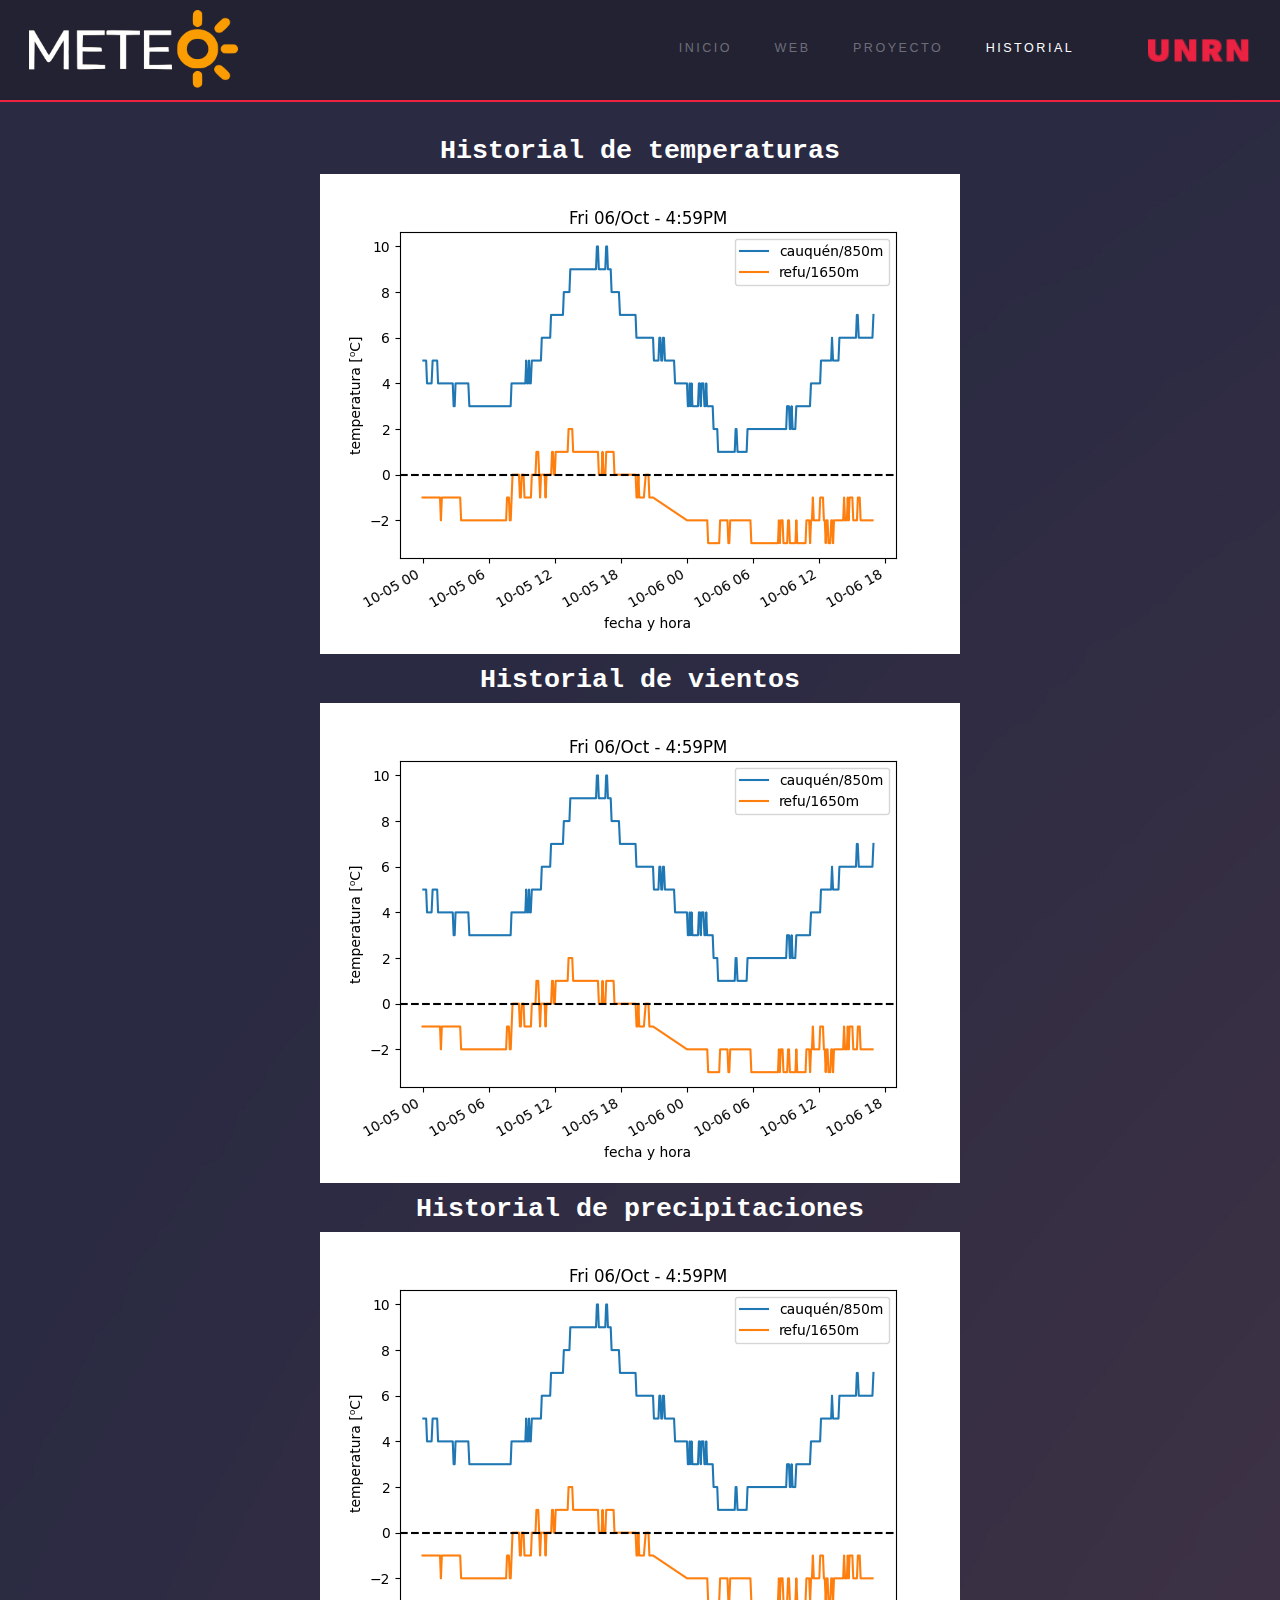
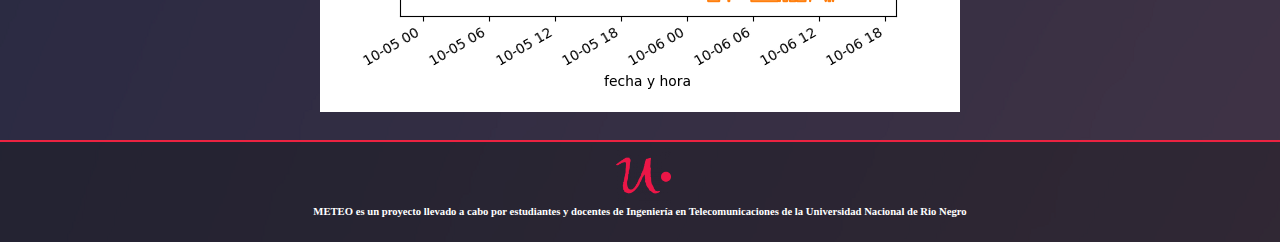
==== historial.html @ 549d5644 "Proyecto Social: Meteo" ====
<!DOCTYPE html>
<html lang="$lang">

<head>
  <meta charset="UTF-8">
  <title>Galeria - Meteo</title>
  <link rel="stylesheet" type="text/css" href="styles.css" />
  <link rel="icon" type="image/png" href="https://www.unrn.edu.ar/images/favicon/favicon-196x196.png" />
</head>

<body>
  <header id="header">
    <div id="logo">
      <a href="index.html"><img src="images/Meteonew.png" /> </a>
    </div>
    <div id="logo_uni">
      <a href="https://www.unrn.edu.ar/home" target="_blank" rel="noopener noreferrer"><img src="images/UNRN.png" />
      </a>
    </div>
    <nav>
      <ul>
        <li><a href="index.html">INICIO</a></li> <!-- Dirige al home, deja de tener clase Active -->
        <li><a href="web.html">WEB</a></li>
        <li><a href="proyecto.html">PROYECTO</a></li>
        <li><a href="historial.html" class="active">HISTORIAL</a></li>
        <!-- Redirige a Nosotros, clase Active para que deje en blanco el botón -->
      </ul>
    </nav>
  </header>
  <main>
    <div id="Estacion1">
      <div class="titulo_historiales">
        <h1>Historial de temperaturas</h1>
      </div>
      <div class="historiales"><img src="images/historial_temperaturas.png"></div>
      <div class="titulo_historiales">
        <h1>Historial de vientos</h1>
      </div>
      <div class="historiales"><img src="images/historial_viento.png"></div>
      <div class="titulo_historiales">
        <h1>Historial de precipitaciones</h1>
      </div>
      <div class="historiales"><img src="images/historial_lluvia.png"></div>
    </div>
  </main>
  <footer class="footer_proyecto"><a href="index.html"><img src="images/favicon-196x196.png" alt="iconfooter"
        id="iconfooter"></a>
    <h3 id="footer__nosotros">METEO es un proyecto llevado a cabo por estudiantes y docentes de Ingeniería en
      Telecomunicaciones de la Universidad Nacional de Rio Negro</h3>
  </footer>
</body>

</html>
---- styles.css ----
/* CSS for Meteo_UNRN skin */
/* Body style */
*{
    margin: 0;
    border: 0;
}

body {
    position: relative;
    margin: 0;
    min-height: 100%;
    font-family: Verdana, Arial, Helvetica, sans-serif;
    font-size: 10pt;
    background: url("images/Background.png");
}

.footer_proyecto {
    background-color: rgba(21, 21, 21, 0.35);
    text-align: center;
    /* position: fixed; */
    margin-top: 25px;
    bottom: 0;
    width: 100%;
    border-top: 2px solid #eb2341;
}

.footer_general {
    background-color: rgba(21, 21, 21, 0.35);
    text-align: center;
    position: fixed;
    bottom: 0;
    width: 100%;
    border-top: 2px solid #eb2341;
}

#footer__h3 {
    padding-bottom: 25px;
    color: #FFFFFF;
    font-family: "Verdana";
    font-size: 8pt;

}

#footer__nosotros {
    padding-bottom: 25px;
    color: #FFFFFF;
    font-family: "Verdana";
    font-size: 8pt;
    position: bottom;
    bottom: 0;
}

#iconfooter {
    width: 55px;
    margin-left: 0.5%;
    margin-top: 0.5%;
}

.page-bg {
    position: fixed;
}

/* Style for the header */

#header {
    position: sticky;
    display: block;
    top: 0;
    width: 100%;
    height: 100px;
    /* background-color: rgba(21, 21, 21, 0.9); */
    border-bottom: 2px solid #eb2341;
    background-image:url(./images/fondo_header.png);
    /* filter: opacity(0.9); */
}

/* Logo positioning */

#logo {
    position: absolute;
    display: inline-block;
    /*float: left;*/
    /*Esta linea tiene un error, si la saco no cambia nada*/
    padding: 10px 0 15px 20px;
    text-decoration: none;
    margin-left: 0.7%;
}

#logo a img {
    width: 35%;
    vertical-align: middle;
    height: auto;
}

#logo_uni a {
    float: right;
    margin-top: 38px;
    margin-right: 3.5%;
    vertical-align: middle;
}

#logo_uni a img {
    width: 120%;
    height: 120%;
}

#logo_uni a img:hover {
    opacity: 70%;
}

/* "Nav menu" positioning and style */
nav {
    position: absolute;
    display: inline-block;
    top: 35%;
    right: 13%;
    height: 30%;
}

nav ul {
    margin: 0;
    padding: 0;
    list-style: none;
    padding-right: 20px;
}

nav ul li {
    display: inline-block;
    padding-left: 1em;
    padding-right: 1em;
    font-size: 14.5pt;
}

nav ul li:first-child {
    margin-left: 0;
}

nav ul li a {
    border: 0;
    color: rgba(255, 255, 255, 0.35);
    display: inline-block;
    font-size: 0.65em;
    font-weight: 400;
    letter-spacing: 0.20em;
    text-transform: uppercase;
    text-decoration: none;
}

nav ul li a:hover {
    color: rgba(255, 255, 255, 0.55);
    /*color: #EB1F3F;*/
}

nav ul li a.active {
    color: #FFFFFF;
}

#header h1 {
    color: #FFFFFF;
}

#header h2 {
    color: #A4A4A4;
}

/* Map positioning */

.stats_header {
    padding: 8px;
    text-align: center;
    color: #FFFFFF;
    font-family: monospace, "Times New Roman", serif;
    font-weight: bolder;
    opacity: 0;
}

.titulo_historiales {
    padding: 8px;
    text-align: center;
    color: #FFFFFF;
    font-family: monospace, "Verdana", serif;
    font-weight: bolder;
    opacity: 100%;
}

.stats__container {
    display: inline-flex;
    list-style: none;
    padding: 28px;
    line-height: 23px;
    background-color: rgba(21, 21, 21, 0.35);
    border-radius: 12px;
    width: 75%;
}

.iframe__container {
    width: 100%;
}

.indicator__container {
    width: 45%;
    text-align: center;
    border-right: 4px solid #2A2A43;
    color: #FFFFFF;
}

.table__container {
    margin-left: auto;
    margin-right: auto;
    margin-top: 13px;
}

#Estacion1 {
    display: grid;
    width: 100%;
    margin-top: 2%;
    margin-left: auto;
    margin-right: auto;
    text-align: center;
    overflow: hidden;
}


.map1{
    overflow: hidden;
}

.map1 iframe {
    width: 100%;
    height: 100%;
    overflow: hidden;
}

.slider_container {

    display: inline-flex;
    list-style: none;
    width: 150%;
    height: 280px;
    overflow-y: hidden;
    overflow-x: scroll;
    /* margin-left: 10%; */
}

.map__mobile1,
.map__mobile2 {
    display: none;
}

.historiales{
    display: block;
    width: 60%;
    image-rendering: optimizeSpeed;
    margin: 0 auto;    
}

/*************** Nosotros Box Style ********************/

.about_box {
    padding: 8 px;
    text-align: left;
    color: #FFFFFF;
    font-family: "Verdana", serif;
    list-style: none;
    padding: 28px;
    line-height: 30px;
    background-color: rgba(21, 21, 21, 0.35);
    border-radius: 12px;
    margin-left: 15%;
    margin-right: 15%;
    /*margin-bottom: 25%;*/
    /*border: 2px solid #eb2341;*/
    /*Esta linea le agrega un borde al cuadro de texto del color del logo de la uni*/
}

#quitar_sangria {
    margin-left: -3.2%; /*Forma rústica de alinear el renglón a los*/
    padding: 0px;
}

/*************** Global Styles ***************/

h2,
h3,
h4,
h5,
h6 {
    color: #3d6c87;
}

/************ Estilos y condiciones para MOBILE *************/

@media only screen and (max-width: 1150px) {


    .map1 {
        display: none;
    }

    .map__mobile1 {
        display: block;

    }

    .table__container {
        width: 200px;
    }

    .slider_container {

        display: inline-flex;
        list-style: none;
        width: 600px;
        height: 280px;
        overflow-y: hidden;
        overflow-x: scroll;
    }

    .iframe__container:nth-child(1) {
        margin-left: 2rem;
    }


    .iframe__container {
        width: 30%;
    }

    .indicator__container {
        width: 300px;
        border-right: 4px solid #2A2A43;
        color: #FFFFFF;
    }

    /* iframe{
        /* width: 230px;
    } */

}

@media (max-width: 1150px) and (orientation: portrait) {
    .about_box {
        margin-bottom: 20%;
    }



}

@media (max-width: 1150px) and (orientation: landscape) {

    footer {
        position: relative;
    }
}

@media only screen and (min-width: 2881px) {
    body {

        background: url("images/Background.png");
        background-size: cover;
    }

}
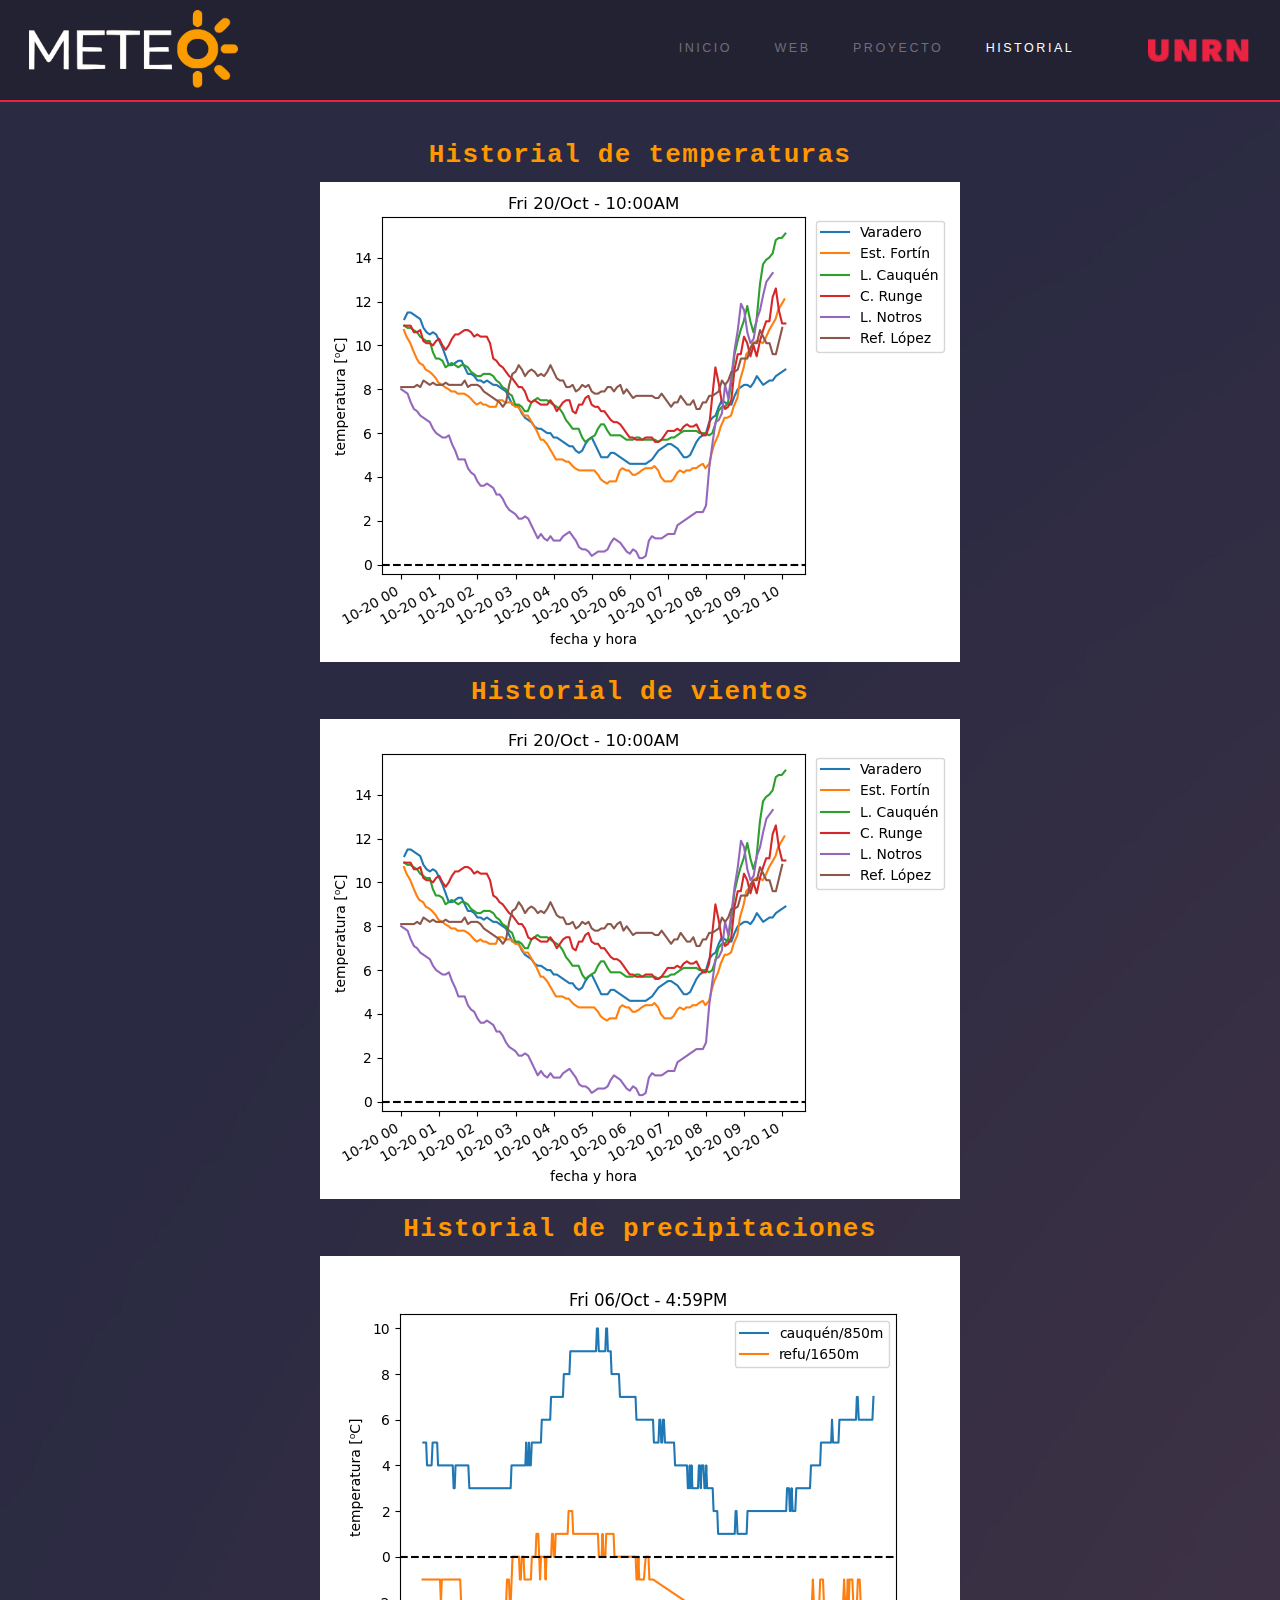
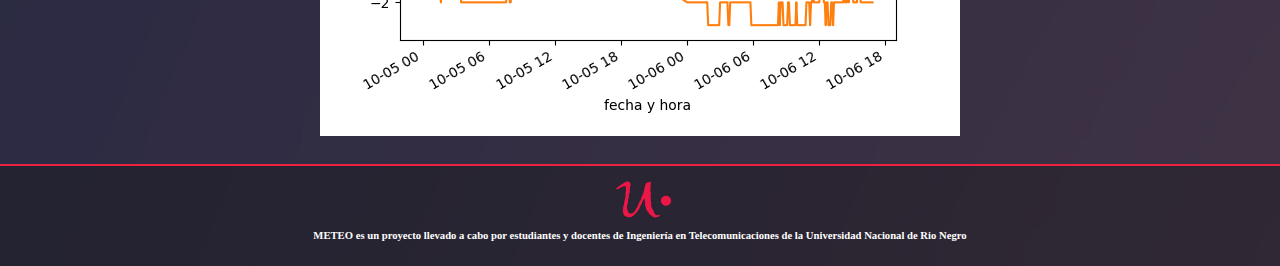
==== commit c960178e: "Add files via upload" ====
--- a/historial.html
+++ b/historial.html
@@ -1,53 +1,53 @@
-<!DOCTYPE html>
-<html lang="$lang">
-
-<head>
-  <meta charset="UTF-8">
-  <title>Galeria - Meteo</title>
-  <link rel="stylesheet" type="text/css" href="styles.css" />
-  <link rel="icon" type="image/png" href="https://www.unrn.edu.ar/images/favicon/favicon-196x196.png" />
-</head>
-
-<body>
-  <header id="header">
-    <div id="logo">
-      <a href="index.html"><img src="images/Meteonew.png" /> </a>
-    </div>
-    <div id="logo_uni">
-      <a href="https://www.unrn.edu.ar/home" target="_blank" rel="noopener noreferrer"><img src="images/UNRN.png" />
-      </a>
-    </div>
-    <nav>
-      <ul>
-        <li><a href="index.html">INICIO</a></li> <!-- Dirige al home, deja de tener clase Active -->
-        <li><a href="web.html">WEB</a></li>
-        <li><a href="proyecto.html">PROYECTO</a></li>
-        <li><a href="historial.html" class="active">HISTORIAL</a></li>
-        <!-- Redirige a Nosotros, clase Active para que deje en blanco el botón -->
-      </ul>
-    </nav>
-  </header>
-  <main>
-    <div id="Estacion1">
-      <div class="titulo_historiales">
-        <h1>Historial de temperaturas</h1>
-      </div>
-      <div class="historiales"><img src="images/historial_temperaturas.png"></div>
-      <div class="titulo_historiales">
-        <h1>Historial de vientos</h1>
-      </div>
-      <div class="historiales"><img src="images/historial_viento.png"></div>
-      <div class="titulo_historiales">
-        <h1>Historial de precipitaciones</h1>
-      </div>
-      <div class="historiales"><img src="images/historial_lluvia.png"></div>
-    </div>
-  </main>
-  <footer class="footer_proyecto"><a href="index.html"><img src="images/favicon-196x196.png" alt="iconfooter"
-        id="iconfooter"></a>
-    <h3 id="footer__nosotros">METEO es un proyecto llevado a cabo por estudiantes y docentes de Ingeniería en
-      Telecomunicaciones de la Universidad Nacional de Rio Negro</h3>
-  </footer>
-</body>
-
+<!DOCTYPE html>
+<html lang="$lang">
+
+<head>
+  <meta charset="UTF-8">
+  <title>Galeria - Meteo</title>
+  <link rel="stylesheet" type="text/css" href="styles.css" />
+  <link rel="icon" type="image/png" href="https://www.unrn.edu.ar/images/favicon/favicon-196x196.png" />
+</head>
+
+<body>
+  <header id="header">
+    <div id="logo">
+      <a href="index.html"><img src="images/Meteonew.png" /> </a>
+    </div>
+    <div id="logo_uni">
+      <a href="https://www.unrn.edu.ar/home" target="_blank" rel="noopener noreferrer"><img src="images/UNRN.png" />
+      </a>
+    </div>
+    <nav>
+      <ul>
+        <li><a href="index.html">INICIO</a></li> <!-- Dirige al home, deja de tener clase Active -->
+        <li><a href="web.html">WEB</a></li>
+        <li><a href="proyecto.html">PROYECTO</a></li>
+        <li><a href="historial.html" class="active">HISTORIAL</a></li>
+        <!-- Redirige a Nosotros, clase Active para que deje en blanco el botón -->
+      </ul>
+    </nav>
+  </header>
+  <main>
+    <div id="Estacion1">
+      <div class="titulo_historiales">
+        <h1>Historial de temperaturas</h1>
+      </div>
+      <div class="historiales"><img src="images/historial_temperaturas.png"></div>
+      <div class="titulo_historiales">
+        <h1>Historial de vientos</h1>
+      </div>
+      <div class="historiales"><img src="images/historial_viento.png"></div>
+      <div class="titulo_historiales">
+        <h1>Historial de precipitaciones</h1>
+      </div>
+      <div class="historiales"><img src="images/historial_lluvia.png"></div>
+    </div>
+  </main>
+  <footer class="footer_proyecto"><a href="index.html"><img src="images/favicon-196x196.png" alt="iconfooter"
+        id="iconfooter"></a>
+    <h3 id="footer__nosotros">METEO es un proyecto llevado a cabo por estudiantes y docentes de Ingeniería en
+      Telecomunicaciones de la Universidad Nacional de Rio Negro</h3>
+  </footer>
+</body>
+
 </html>--- a/styles.css
+++ b/styles.css
@@ -17,7 +17,7 @@
 .footer_proyecto {
     background-color: rgba(21, 21, 21, 0.35);
     text-align: center;
-    /* position: fixed; */
+    position: static;
     margin-top: 25px;
     bottom: 0;
     width: 100%;
@@ -156,7 +156,8 @@
 }
 
 #header h1 {
-    color: #FFFFFF;
+    color: #FF9700;
+
 }
 
 #header h2 {
@@ -175,12 +176,14 @@
 }
 
 .titulo_historiales {
-    padding: 8px;
-    text-align: center;
-    color: #FFFFFF;
-    font-family: monospace, "Verdana", serif;
+    padding: 12px;
+    font-size: small;
+    text-align: center;
+    color: #FF9700;
+    font-family: monospace, "Helvetica";
     font-weight: bolder;
     opacity: 100%;
+    letter-spacing: 0.10em;
 }
 
 .stats__container {
@@ -236,7 +239,7 @@
     display: inline-flex;
     list-style: none;
     width: 150%;
-    height: 280px;
+    height: 340px;
     overflow-y: hidden;
     overflow-x: scroll;
     /* margin-left: 10%; */
@@ -311,7 +314,7 @@
         display: inline-flex;
         list-style: none;
         width: 600px;
-        height: 280px;
+        height: 340px;
         overflow-y: hidden;
         overflow-x: scroll;
     }
@@ -337,19 +340,26 @@
 
 }
 
-@media (max-width: 1150px) and (orientation: portrait) {
+@media (max-width: 1150px) and (orientation: landscape) {
     .about_box {
         margin-bottom: 20%;
     }
-
-
-
-}
-
-@media (max-width: 1150px) and (orientation: landscape) {
-
-    footer {
-        position: relative;
+    .footer_general {
+        background-color: rgba(21, 21, 21, 0.35);
+        text-align: center;
+        position: static;
+        margin-top: 25px;
+        bottom: 0;
+        width: 100%;
+        border-top: 2px solid #eb2341;
+    }
+    .footer_proyecto {
+        padding-bottom: 25px;
+        color: #FFFFFF;
+        font-family: "Verdana";
+        font-size: 8pt;
+        position: static;
+        bottom: 0;
     }
 }
 
@@ -358,6 +368,6 @@
 
         background: url("images/Background.png");
         background-size: cover;
-    }
-
+        min-height: 100vh;
+    }
 }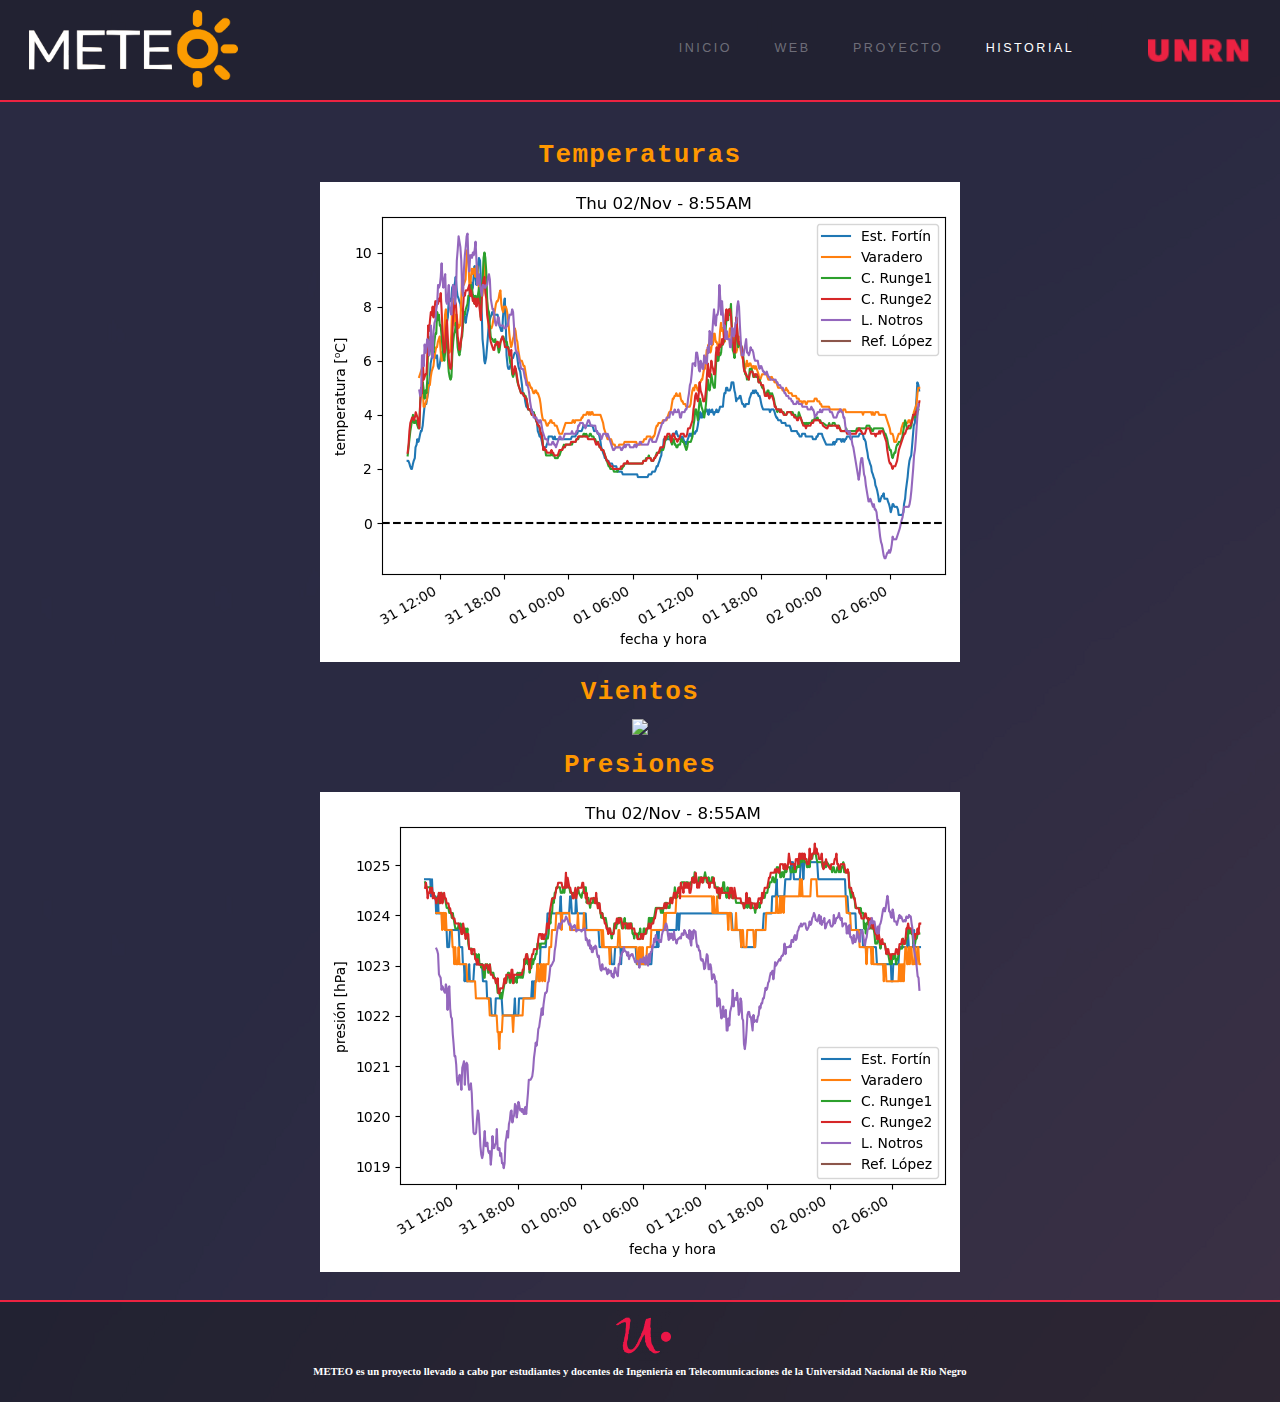
==== commit 8c26f1b7: "actualiza datos" ====
--- a/historial.html
+++ b/historial.html
@@ -30,17 +30,17 @@
   <main>
     <div id="Estacion1">
       <div class="titulo_historiales">
-        <h1>Historial de temperaturas</h1>
+        <h1>Temperaturas</h1>
       </div>
       <div class="historiales"><img src="images/historial_temperaturas.png"></div>
       <div class="titulo_historiales">
-        <h1>Historial de vientos</h1>
+        <h1>Vientos</h1>
       </div>
-      <div class="historiales"><img src="images/historial_viento.png"></div>
+      <div class="historiales"><img src="images/historial_vientos.png"></div>
       <div class="titulo_historiales">
-        <h1>Historial de precipitaciones</h1>
+        <h1>Presiones</h1>
       </div>
-      <div class="historiales"><img src="images/historial_lluvia.png"></div>
+      <div class="historiales"><img src="images/historial_presiones.png"></div>
     </div>
   </main>
   <footer class="footer_proyecto"><a href="index.html"><img src="images/favicon-196x196.png" alt="iconfooter"
@@ -50,4 +50,4 @@
   </footer>
 </body>
 
-</html>+</html>
